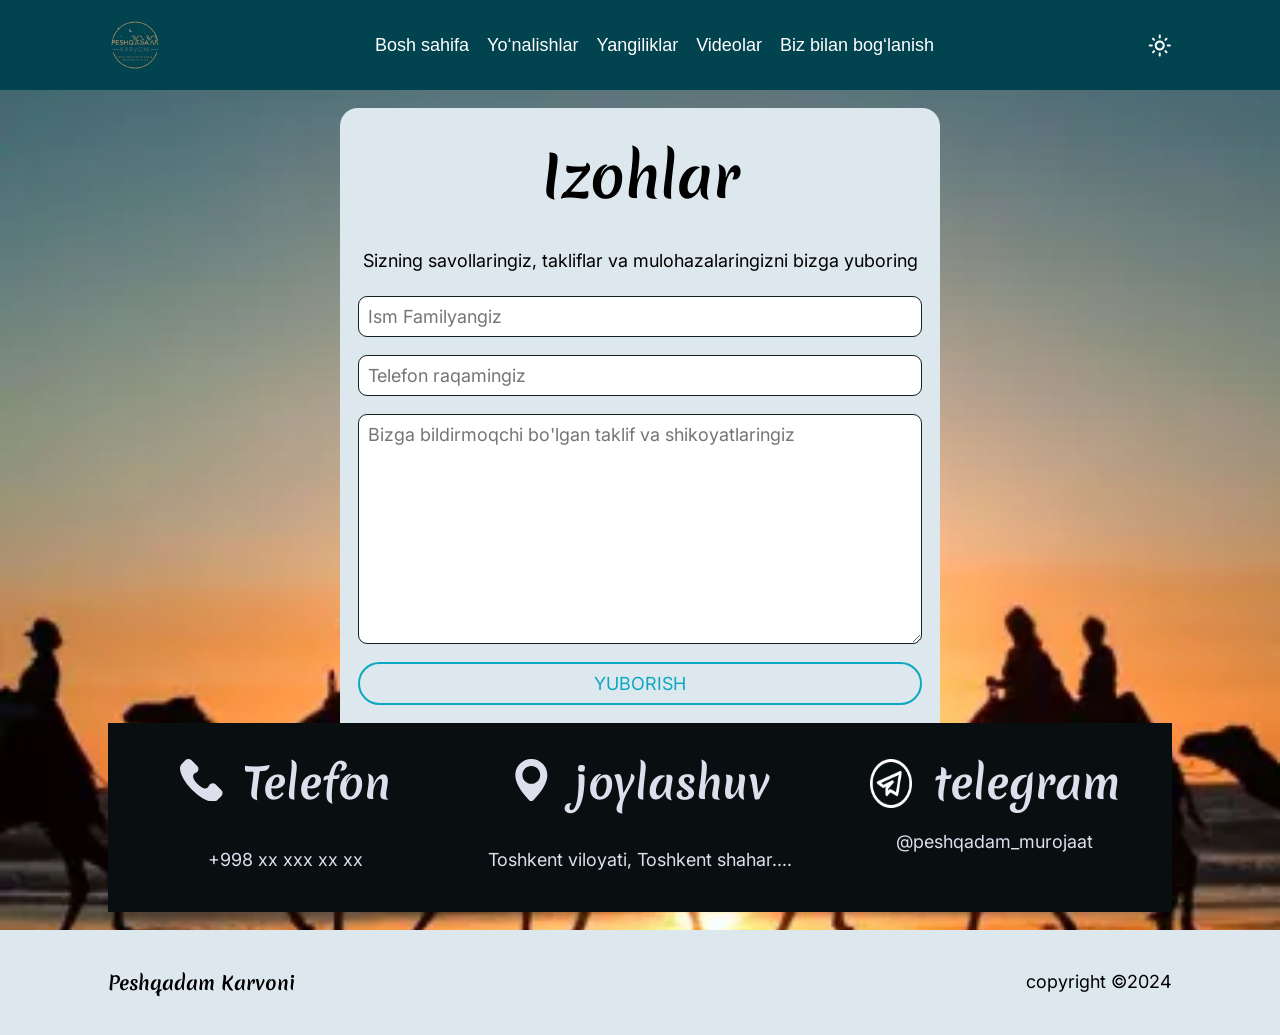
==== boglanish.html @ 743fb75b "add contact page" ====
<!DOCTYPE html>
<html lang="en">
  <head>
    <meta charset="UTF-8" />
    <meta name="viewport" content="width=device-width, initial-scale=1.0" />
    <title>Peshqadam karvoni</title>
    <link rel="stylesheet" href="style.css" />
  </head>
  <body>
    <nav class="nav">
      <div class="container">
        <div class="logo">
          <a href=""
            ><img
              src="./img/logo.png"
              alt="media yo‘nalishiPeshqadam Karvoni logo"
          /></a>
        </div>
        <div class="menu closed">
          <ul>
            <li><a href="index.html">Bosh sahifa</a></li>
            <li><a href="yonalishlar.html">Yo‘nalishlar</a></li>
            <li><a href="yangiliklar.html">Yangiliklar</a></li>
            <li><a href="videolar.html">Videolar</a></li>
            <li><a href="boglanish.html">Biz bilan bog‘lanish</a></li>
          </ul>
        </div>
        <div class="icons">
          <div id="mode">
            <svg
              class="text dark_icon"
              width="25"
              height="25"
              viewBox="0 0 25 25"
              fill="white"
              xmlns="http://www.w3.org/2000/svg"
            >
              <path
                d="M18.51 4.59L15.98 6.53L16.89 9.59L14.26 7.78L11.63 9.59L12.54 6.53L10.01 4.59L13.2 4.5L14.26 1.5L15.32 4.5L18.51 4.59ZM22.01 11.5L20.37 12.75L20.96 14.73L19.26 13.56L17.56 14.73L18.15 12.75L16.51 11.5L18.57 11.45L19.26 9.5L19.95 11.45L22.01 11.5ZM19.73 16.45C20.56 16.37 21.45 17.55 20.92 18.3C20.6 18.75 20.26 19.17 19.84 19.57C15.93 23.5 9.60002 23.5 5.70002 19.57C1.79002 15.67 1.79002 9.33 5.70002 5.43C6.10002 5.03 6.52002 4.67 6.97002 4.35C7.72002 3.82 8.90002 4.71 8.82002 5.54C8.55002 8.4 9.51002 11.37 11.71 13.56C12.7496 14.6052 14.0083 15.4066 15.3952 15.9064C16.7821 16.4062 18.2627 16.5918 19.73 16.45ZM18.09 18.47C15.1543 18.3012 12.381 17.0675 10.29 15C8.12002 12.81 6.96002 10 6.80002 7.18C3.99002 10.32 4.10002 15.14 7.11002 18.16C10.13 21.17 14.95 21.28 18.09 18.47Z"
              ></path>
            </svg>
            <svg
              class="text light_icon"
              width="25"
              height="25"
              viewBox="0 0 25 25"
              fill="white"
              xmlns="http://www.w3.org/2000/svg"
            >
              <path
                d="M12.76 9.5C14.41 9.5 15.76 10.85 15.76 12.5C15.76 14.15 14.41 15.5 12.76 15.5C11.11 15.5 9.76001 14.15 9.76001 12.5C9.76001 10.85 11.11 9.5 12.76 9.5ZM12.76 7.5C10 7.5 7.76001 9.74 7.76001 12.5C7.76001 15.26 10 17.5 12.76 17.5C15.52 17.5 17.76 15.26 17.76 12.5C17.76 9.74 15.52 7.5 12.76 7.5ZM2.76001 13.5H4.76001C5.31001 13.5 5.76001 13.05 5.76001 12.5C5.76001 11.95 5.31001 11.5 4.76001 11.5H2.76001C2.21001 11.5 1.76001 11.95 1.76001 12.5C1.76001 13.05 2.21001 13.5 2.76001 13.5ZM20.76 13.5H22.76C23.31 13.5 23.76 13.05 23.76 12.5C23.76 11.95 23.31 11.5 22.76 11.5H20.76C20.21 11.5 19.76 11.95 19.76 12.5C19.76 13.05 20.21 13.5 20.76 13.5ZM11.76 2.5V4.5C11.76 5.05 12.21 5.5 12.76 5.5C13.31 5.5 13.76 5.05 13.76 4.5V2.5C13.76 1.95 13.31 1.5 12.76 1.5C12.21 1.5 11.76 1.95 11.76 2.5ZM11.76 20.5V22.5C11.76 23.05 12.21 23.5 12.76 23.5C13.31 23.5 13.76 23.05 13.76 22.5V20.5C13.76 19.95 13.31 19.5 12.76 19.5C12.21 19.5 11.76 19.95 11.76 20.5ZM6.75001 5.08C6.6575 4.9873 6.54761 4.91375 6.42663 4.86357C6.30566 4.81339 6.17598 4.78756 6.04501 4.78756C5.91404 4.78756 5.78436 4.81339 5.66339 4.86357C5.54241 4.91375 5.43252 4.9873 5.34001 5.08C5.24731 5.17251 5.17376 5.2824 5.12358 5.40338C5.0734 5.52435 5.04757 5.65403 5.04757 5.785C5.04757 5.91597 5.0734 6.04565 5.12358 6.16662C5.17376 6.2876 5.24731 6.39749 5.34001 6.49L6.40001 7.55C6.79001 7.94 7.43001 7.94 7.81001 7.55C8.19001 7.16 8.20001 6.52 7.81001 6.14L6.75001 5.08ZM19.12 17.45C19.0275 17.3573 18.9176 17.2837 18.7966 17.2336C18.6757 17.1834 18.546 17.1576 18.415 17.1576C18.284 17.1576 18.1544 17.1834 18.0334 17.2336C17.9124 17.2837 17.8025 17.3573 17.71 17.45C17.6173 17.5425 17.5438 17.6524 17.4936 17.7734C17.4434 17.8944 17.4176 18.024 17.4176 18.155C17.4176 18.286 17.4434 18.4157 17.4936 18.5366C17.5438 18.6576 17.6173 18.7675 17.71 18.86L18.77 19.92C19.16 20.31 19.8 20.31 20.18 19.92C20.2727 19.8275 20.3463 19.7176 20.3964 19.5966C20.4466 19.4757 20.4725 19.346 20.4725 19.215C20.4725 19.084 20.4466 18.9543 20.3964 18.8334C20.3463 18.7124 20.2727 18.6025 20.18 18.51L19.12 17.45ZM20.18 6.49C20.2727 6.39749 20.3463 6.2876 20.3964 6.16662C20.4466 6.04565 20.4725 5.91597 20.4725 5.785C20.4725 5.65403 20.4466 5.52435 20.3964 5.40338C20.3463 5.2824 20.2727 5.17251 20.18 5.08C20.0875 4.9873 19.9776 4.91375 19.8566 4.86357C19.7357 4.81339 19.606 4.78756 19.475 4.78756C19.344 4.78756 19.2144 4.81339 19.0934 4.86357C18.9724 4.91375 18.8625 4.9873 18.77 5.08L17.71 6.14C17.32 6.53 17.32 7.17 17.71 7.55C18.1 7.93 18.74 7.94 19.12 7.55L20.18 6.49ZM7.81001 18.86C7.90271 18.7675 7.97626 18.6576 8.02644 18.5366C8.07662 18.4157 8.10245 18.286 8.10245 18.155C8.10245 18.024 8.07662 17.8944 8.02644 17.7734C7.97626 17.6524 7.90271 17.5425 7.81001 17.45C7.7175 17.3573 7.60761 17.2837 7.48663 17.2336C7.36566 17.1834 7.23598 17.1576 7.10501 17.1576C6.97404 17.1576 6.84436 17.1834 6.72339 17.2336C6.60241 17.2837 6.49252 17.3573 6.40001 17.45L5.34001 18.51C4.95001 18.9 4.95001 19.54 5.34001 19.92C5.73001 20.3 6.37001 20.31 6.75001 19.92L7.81001 18.86Z"
              ></path>
            </svg>
          </div>
          <div class="hamburger dn" id="hamburger">
            <div class="line"></div>
            <div class="line"></div>
            <div class="line"></div>
          </div>
        </div>
      </div>
    </nav>

    <section class="contact">
      <div class="container">
        <div class="img">
          <img src="./img/karvon.png" alt="karvon" />
        </div>
        <div class="content">
          <h2>Izohlar</h2>
          <p>
            Sizning savollaringiz, takliflar va mulohazalaringizni bizga
            yuboring
          </p>
          <form action="">
            <input type="text" placeholder="Ism Familyangiz" />
            <input type="tel" placeholder="Telefon raqamingiz" />
            <textarea
              name="message"
              id="message"
              cols="30"
              rows="10"
              placeholder="Bizga bildirmoqchi bo'lgan taklif va shikoyatlaringiz"
            ></textarea>
            <button class="btn">Yuborish</button>
          </form>
        </div>
        <div class="info">
          <div class="card">
            <h3>
              <svg
                class="u-svg-content"
                viewBox="0 0 513.64 513.64"
                x="0px"
                fill="currentColor"
                y="0px"
                style="width: 1em; height: 1em"
              >
                <g>
                  <g>
                    <path
                      d="M499.66,376.96l-71.68-71.68c-25.6-25.6-69.12-15.359-79.36,17.92c-7.68,23.041-33.28,35.841-56.32,30.72    c-51.2-12.8-120.32-79.36-133.12-133.12c-7.68-23.041,7.68-48.641,30.72-56.32c33.28-10.24,43.52-53.76,17.92-79.36l-71.68-71.68    c-20.48-17.92-51.2-17.92-69.12,0l-48.64,48.64c-48.64,51.2,5.12,186.88,125.44,307.2c120.32,120.32,256,176.641,307.2,125.44    l48.64-48.64C517.581,425.6,517.581,394.88,499.66,376.96z"
                    ></path>
                  </g>
                </g>
              </svg>
              Telefon
            </h3>
            <p>+998 xx xxx xx xx</p>
          </div>
          <div class="card">
            <h3>
              <svg
                class="u-svg-content"
                viewBox="0 0 24 24"
                fill="currentColor"
                style="width: 1em; height: 1em"
              >
                <path
                  d="m12 0c-4.962 0-9 4.066-9 9.065 0 7.103 8.154 14.437 8.501 14.745.143.127.321.19.499.19s.356-.063.499-.189c.347-.309 8.501-7.643 8.501-14.746 0-4.999-4.038-9.065-9-9.065zm0 14c-2.757 0-5-2.243-5-5s2.243-5 5-5 5 2.243 5 5-2.243 5-5 5z"
                ></path>
              </svg>

              joylashuv
            </h3>
            <p>Toshkent viloyati, Toshkent shahar....</p>
          </div>
          <div class="card">
            <div class="content">
              <h3>
                <img src="./img/telegram.png" alt="" />
                telegram
              </h3>
              <p>@peshqadam_murojaat</p>
            </div>
          </div>
        </div>
      </div>
    </section>

    <footer>
      <div class="container">
        <h6><a href="">Peshqadam Karvoni</a></h6>
        <p>copyright ©2024</p>
      </div>
    </footer>

    <script src="script.js"></script>
  </body>
</html>
---- style.css ----
@import url("https://fonts.googleapis.com/css2?family=Inter:wght@100..900&family=Merienda:wght@300..900&display=swap");
/*
*   Kevin Powell
*   https://youtu.be/cCAtD_BAHNw 
*/

*,
*::before,
*::after {
  box-sizing: border-box;
}

* {
  margin: 0;
  padding: 0;
  font: inherit; /* Get rid of all font sizes and heights */
}

html {
  color-scheme: dark light; /* Default dark */
  hanging-punctuation: first last; /* Not supported in Chrome */
  font-size: 18px;
}

body {
  min-height: 100vh;
}

/* Media responsive */
img,
picture,
svg,
video {
  display: block;
  max-width: 100%;
}

h1,
h2,
h3,
h4,
h5,
h6 {
  text-wrap: balance;
  font-family: "Merienda", cursive;
  font-weight: 700;
  line-height: 1.15;
  margin-block: 1rem;
}

body {
  font-family: "Inter";
  font-weight: 400;
}

h1 {
  font-size: 4.21rem;
}

h2 {
  font-size: 3.158rem;
}

h3 {
  font-size: 2.369rem;
}

h4 {
  font-size: 1.777rem;
}

h5 {
  font-size: 1.333rem;
}

h6 {
  font-size: 1.05rem;
}
time {
  font-style: italic;
  font-weight: 900;
}

small {
  font-size: 0.75rem;
  line-height: 1.75;
}

p {
  max-width: 75ch;
  text-wrap: pretty; /* Prevents orphans on lines */
  line-height: 1.8;
  margin-block: 1rem;
}

a {
  color: inherit;
  text-decoration: none;
}
a:hover {
  cursor: pointer;
}

@media (max-width: 768px) {
  h1 {
    font-size: 2.6rem;
  }
  h2 {
    font-size: 2.369rem;
  }
  h3 {
    font-size: 1.777rem;
  }
  h4 {
    font-size: 1.333rem;
  }
  h5 {
    font-size: 1rem;
  }
  h6 {
    font-size: 0.75rem;
  }
  p {
    max-width: 50ch;
  }
  small {
    font-size: 0.75rem;
  }
}

@media (prefers-reduced-motion: no-preference) {
  :has(:target) {
    scroll-behavior: smooth;
    scroll-padding-top: 3rem;
  }
}

:root {
  --text-50: #eff6f6;
  --text-100: #dfecec;
  --text-200: #bfd9d9;
  --text-300: #9fc6c6;
  --text-400: #7eb4b4;
  --text-500: #5ea1a1;
  --text-600: #4b8181;
  --text-700: #396060;
  --text-800: #264040;
  --text-900: #132020;
  --text-950: #091010;

  --background-50: #eef4f6;
  --background-100: #dde8ee;
  --background-200: #bbd2dd;
  --background-300: #99bbcc;
  --background-400: #77a4bb;
  --background-500: #558eaa;
  --background-600: #447188;
  --background-700: #335566;
  --background-800: #223944;
  --background-900: #111c22;
  --background-950: #090e11;

  --primary-50: #e7fafd;
  --primary-100: #cff6fc;
  --primary-200: #9fedf9;
  --primary-300: #6fe4f6;
  --primary-400: #3fdbf3;
  --primary-500: #0fd2f0;
  --primary-600: #0ca8c0;
  --primary-700: #097e90;
  --primary-800: #065460;
  --primary-900: #032a30;
  --primary-950: #021518;

  --secondary-50: #eef6f6;
  --secondary-100: #ddeeed;
  --secondary-200: #bbdddb;
  --secondary-300: #99ccc8;
  --secondary-400: #77bbb6;
  --secondary-500: #55aaa4;
  --secondary-600: #448883;
  --secondary-700: #336662;
  --secondary-800: #224442;
  --secondary-900: #112221;
  --secondary-950: #091110;

  --accent-50: #efeff6;
  --accent-100: #dedfed;
  --accent-200: #bdbfdb;
  --accent-300: #9c9fc9;
  --accent-400: #7b7fb7;
  --accent-500: #5b5fa4;
  --accent-600: #484c84;
  --accent-700: #363963;
  --accent-800: #242642;
  --accent-900: #121321;
  --accent-950: #090a10;
}

html[data-theme="dark"] {
  --text-50: #091010;
  --text-100: #122121;
  --text-200: #254141;
  --text-300: #376262;
  --text-400: #498383;
  --text-500: #5ca3a3;
  --text-600: #7cb6b6;
  --text-700: #9dc8c8;
  --text-800: #bedada;
  --text-900: #deeded;
  --text-950: #eff6f6;

  --background-50: #080f12;
  --background-100: #0f1f24;
  --background-200: #1f3d47;
  --background-300: #2e5c6b;
  --background-400: #3d7a8f;
  --background-500: #4d99b3;
  --background-600: #70adc2;
  --background-700: #94c2d1;
  --background-800: #b8d6e0;
  --background-900: #dbebf0;
  --background-950: #edf5f7;

  --primary-50: #05434c;
  --primary-100: #032a30;
  --primary-200: #065460;
  --primary-300: #097e90;
  --primary-400: #0ca8c0;
  --primary-500: #0fd2f0;
  --primary-600: #3fdbf3;
  --primary-700: #6fe4f6;
  --primary-800: #9fedf9;
  --primary-900: #cff6fc;
  --primary-950: #e7fafd;

  --secondary-50: #091110;
  --secondary-100: #112221;
  --secondary-200: #224442;
  --secondary-300: #336662;
  --secondary-400: #448883;
  --secondary-500: #55aaa4;
  --secondary-600: #77bbb6;
  --secondary-700: #99ccc8;
  --secondary-800: #bbdddb;
  --secondary-900: #ddeeed;
  --secondary-950: #eef6f6;

  --accent-50: #090a10;
  --accent-100: #121321;
  --accent-200: #242642;
  --accent-300: #363963;
  --accent-400: #484c84;
  --accent-500: #5b5fa4;
  --accent-600: #7b7fb7;
  --accent-700: #9c9fc9;
  --accent-800: #bdbfdb;
  --accent-900: #dedfed;
  --accent-950: #efeff6;
}

.container {
  max-width: 1100px;
  margin-inline: auto;
  padding: 1rem;
}

section .container {
  justify-content: center;
}

.icon {
  width: 2em;
  height: 2em;
  margin: auto;
}

.buttom {
  display: flex;
  align-items: center;
  justify-content: space-between;
  gap: 1rem;
  flex-wrap: wrap;
}
/* Navigation */

nav.nav {
  background-color: #01434f;
  font-family: "Roboto", sans-serif;
  position: sticky;
  top: 0;
  z-index: 1000;
}
nav.nav a {
  color: #fff;
  text-decoration: none;
}
.nav .container {
  display: flex;
  justify-content: space-between;
  align-items: center;
}
.nav .logo {
  width: 3rem;
}
.nav .menu ul {
  display: flex;
  gap: 1rem;
  list-style: none;
  flex-wrap: wrap;
}
.nav .icons {
  display: flex;
  gap: 1rem;
  align-items: center;
  justify-content: center;
}
.nav #mode {
  display: flex;
  cursor: pointer;
}
.dn {
  display: none !important;
}
.nav .hamburger {
  height: 1rem;
  aspect-ratio: 3 / 2;
  display: grid;
  align-content: space-between;
}
.nav .hamburger > .line {
  background-color: #fff;
  height: 0.1rem;
  width: 100%;
}

/* header */

header {
  background-color: var(--accent-500);
  position: relative;
  padding-block: 10rem;
  isolation: isolate;
  color: white;
  word-wrap: break-word;
}
header::after {
  content: "";
  position: absolute;
  inset: 0;
  background-color: rgba(0, 0, 0, 0.5);
  z-index: -1;
}
header .container {
  display: flex;
  display: grid;
  align-items: center;
  align-content: center;
}
header .content h1 {
  text-transform: uppercase;
}

header .img {
  position: absolute;
  object-fit: cover;
  inset: 0;
  z-index: -1;
}

/* About */
section.title {
  background-color: var(--background-300);
  padding: 3rem 0;
}
.title.light {
  background-color: var(--background-500);
}
.title .container {
  gap: 1rem;
}
.title .container > .content {
  text-align: center;
  display: grid;
  place-items: center;
}
.title .cards {
  display: flex;
  flex-wrap: wrap;
  gap: 0.5rem;
  justify-content: center;
}
.title .card {
  background-color: var(--background-100);
  padding: 1rem;
  border-radius: 0.5rem;
  flex-basis: 340px;
  display: grid;
  gap: 1rem;
}
.title .img {
  aspect-ratio: 1 / 1;
  width: 100%;
  color: #000;
  background-color: #fff;
  object-fit: cover;
}
.img img {
  width: 100%;
  height: 100%;
  object-fit: cover;
  object-position: center;
}
.small {
  font-weight: 900;
  text-transform: uppercase;
  display: block;
}
.btn {
  background-color: transparent;
  border: 2px solid var(--primary-600);
  color: var(--primary-600);
  padding: 0.5rem 1.5rem;
  border-radius: 10rem;
  text-transform: uppercase;
  text-decoration: none;
  display: inline-block;
}
.btn:hover,
.btn:focus,
.btn:active,
.btn:focus-visible {
  background-color: var(--primary-600);
  color: #fff;
}
.btn.primary {
  background-color: var(--accent-500);
  border-color: transparent;
  color: currentColor;
}
.btn.white {
  color: #fff;
  border-color: #fff;
  padding: 1rem 2rem;
  border-radius: 1rem;
}
/* Appliaction */
section.application {
  padding-block: 5rem;
}
section.application .container {
  display: flex;
  gap: 1rem;
  flex-wrap: wrap;
}
section.application .img {
  width: 30%;
}
section.application .content {
  flex: 1;
  width: 100%;
}
/* Quote */
.quote {
  background-color: var(--background-200);
  padding: 3rem 0;
}
.quote .container {
  display: grid;
  grid-template-columns: repeat(auto-fit, minmax(400px, 1fr));
  gap: 1rem;
}
.quote .content {
  display: grid;
  place-content: center;
  text-align: center;
  gap: 1rem;
}
.quote h2 {
  font-size: 4rem;
}
.quote .img {
  aspect-ratio: 1;
  width: 100%;
  color: #000;
  background-color: #fff;
  border-radius: 50%;
  overflow: hidden;
}
/* News */
section.news {
  background: linear-gradient(
    var(--background-300) 33%,
    var(--background-500) 33% 66%,
    var(--background-300) 66%
  ) !important;
}
section.news .img {
  aspect-ratio: 3/2;
}
/* Show more */
section.show {
  background-color: var(--background-400);
  padding: 3rem 0;
  position: relative;
}
.show .images {
  display: flex;
  flex-wrap: wrap;
  gap: 1rem;
}
.show img {
  flex-basis: 400px;
  flex-grow: 1;
  color: #000;
  height: 300px;
  background-color: #fff;
  object-fit: cover;
  overflow: hidden;
}
.show .content {
  position: absolute;
  top: 50%;
  left: 50%;
  transform: translate(-50%, -50%);
  padding: 1rem;
  margin: auto;
  display: grid;
  place-content: center;
  text-align: center;
  background-color: rgba(var(--background-50), 0.6);
  border: 0.5px solid var(--text-950);
  text-shadow: 0 0 1rem var(--text-100);
  backdrop-filter: blur(5px);
  border-radius: 1rem;
}
/* Partners */
.partners {
  background-color: var(--background-50) !important;
}
.partners .logos {
  display: flex;
  flex-wrap: wrap;
  justify-content: space-evenly;
  width: 100%;
  align-items: center;
  justify-items: center;
}
.partners img {
  width: 100px;
  height: 100px;
  object-fit: contain;
  object-position: center center;
}
/* Maps */
#map {
  width: 100%;
  height: 400px;
}
/* Contact */
section.contact {
  position: relative;
  isolation: isolate;
}
.contact .img {
  position: absolute;
  inset: 0;
  z-index: -1;
}
.contact img {
  object-position: center 65%;
}
.contact .container > .content {
  display: grid;
  background-color: var(--background-100);
  padding: 1rem;
  width: 100%;
  max-width: 600px;
  margin: auto;
  text-align: center;
  border-radius: 1rem;
  border-bottom-left-radius: 0;
  border-bottom-right-radius: 0;
}
.contact form {
  display: grid;
  gap: 1rem;
}
.contact button {
  align-self: start;
}
.contact input,
.contact textarea {
  padding: 0.5rem;
  border: 1px solid var(--text-900);
  border-radius: 0.5rem;
}
.contact .info {
  width: 100%;
  background-color: var(--background-950);
  z-index: 10;
  display: flex;
  flex-wrap: wrap;
}
.contact .info .card {
  flex: 1 1 300px;
  padding: 1rem;
  color: var(--accent-100);
  display: grid;
  justify-content: center;
  justify-items: center;
  text-align: center;
}
.contact .card h3 {
  display: flex;
  gap: 0.5em;
}
.contact .card svg {
  width: 1em;
  color: currentColor;
}
.contact .card img {
  width: 1em;
  color: currentColor;
}
html[data-theme="dark"] .contact .card img {
  filter: invert(1);
}

/* profile */
.title.people {
  background-color: var(--background-50);
}
.people .card {
  width: 340px;
}
.people .img {
  border-radius: 50%;
  overflow: hidden;
  margin-top: 1em;
  width: 150px;
}
.card.profile {
  background-color: var(--accent-100);
  display: flex;
  align-items: start;
}

/* Videos */
.videos {
  background-color: var(--background-500) !important;
}
.videos .card {
  aspect-ratio: 16/9;
  position: relative;
  overflow: hidden;
  isolation: isolate;
  display: grid;
  place-items: center;
  color: var(--text-500);
}
.videos .card::before {
  content: "";
  position: absolute;
  inset: 0;
  background-color: rgba(255, 255, 255, 0.5);
  z-index: 1;
  background-image: url(./img/play-solid.svg);
  filter: invert(1);
  background-size: 30% 30%;
  background-repeat: no-repeat;
  background-position: center;
  opacity: 0;
  transition: all 0.5s;
}
.videos .card:hover::before {
  opacity: 1;
}
.videos .img::after {
  content: "";
  position: absolute;
  inset: 0;
  background-color: #00000076;
  z-index: 1;
}
.videos .img {
  aspect-ratio: 16/9;
  position: absolute;
  inset: 0;
  z-index: -1;
}
.video iframe {
  display: block;
  width: 100%;
  aspect-ratio: 16/9;
  margin-top: 10px;
}

/* Tabs */
.tabs {
  display: flex;
  width: 100%;
  gap: 1rem;
  flex-wrap: wrap;
}
.tab {
  flex-grow: 1;
  background-color: var(--accent-500);
  width: fit-content;
  padding: 0.5rem 1rem;
  border-radius: 1rem;
  border: none;
}
.tab.active {
  background-color: var(--accent-300);
  color: #fff;
}
#contents > section {
  background: transparent !important;
}
.news {
  display: grid;
  place-items: center;
  gap: 1rem;
}
.statistics {
  display: grid;
  align-items: center;
  text-align: center;
}
.statistics > .content {
  margin: auto;
}
#statistika .card {
  max-width: 225px;
}
.new .container {
  width: 75ch;
}
.new img {
  width: 100%;
}
footer {
  background-color: var(--background-100);
}
footer .container {
  display: flex;
  align-items: center;
  justify-content: space-between;
}
@media (max-width: 768px) {
  .dn {
    display: grid !important;
  }
  .nav .menu {
    position: absolute;
    top: 100px;
    right: 1rem;
    background-color: var(--background-300);
    padding: 1rem;
    border-radius: 1rem;
    transition: all 0.5s;
  }
  .nav .menu ul {
    display: grid;
    gap: 1rem;
  }
  .nav .menu.closed {
    opacity: 0;
    visibility: hidden;
  }
}
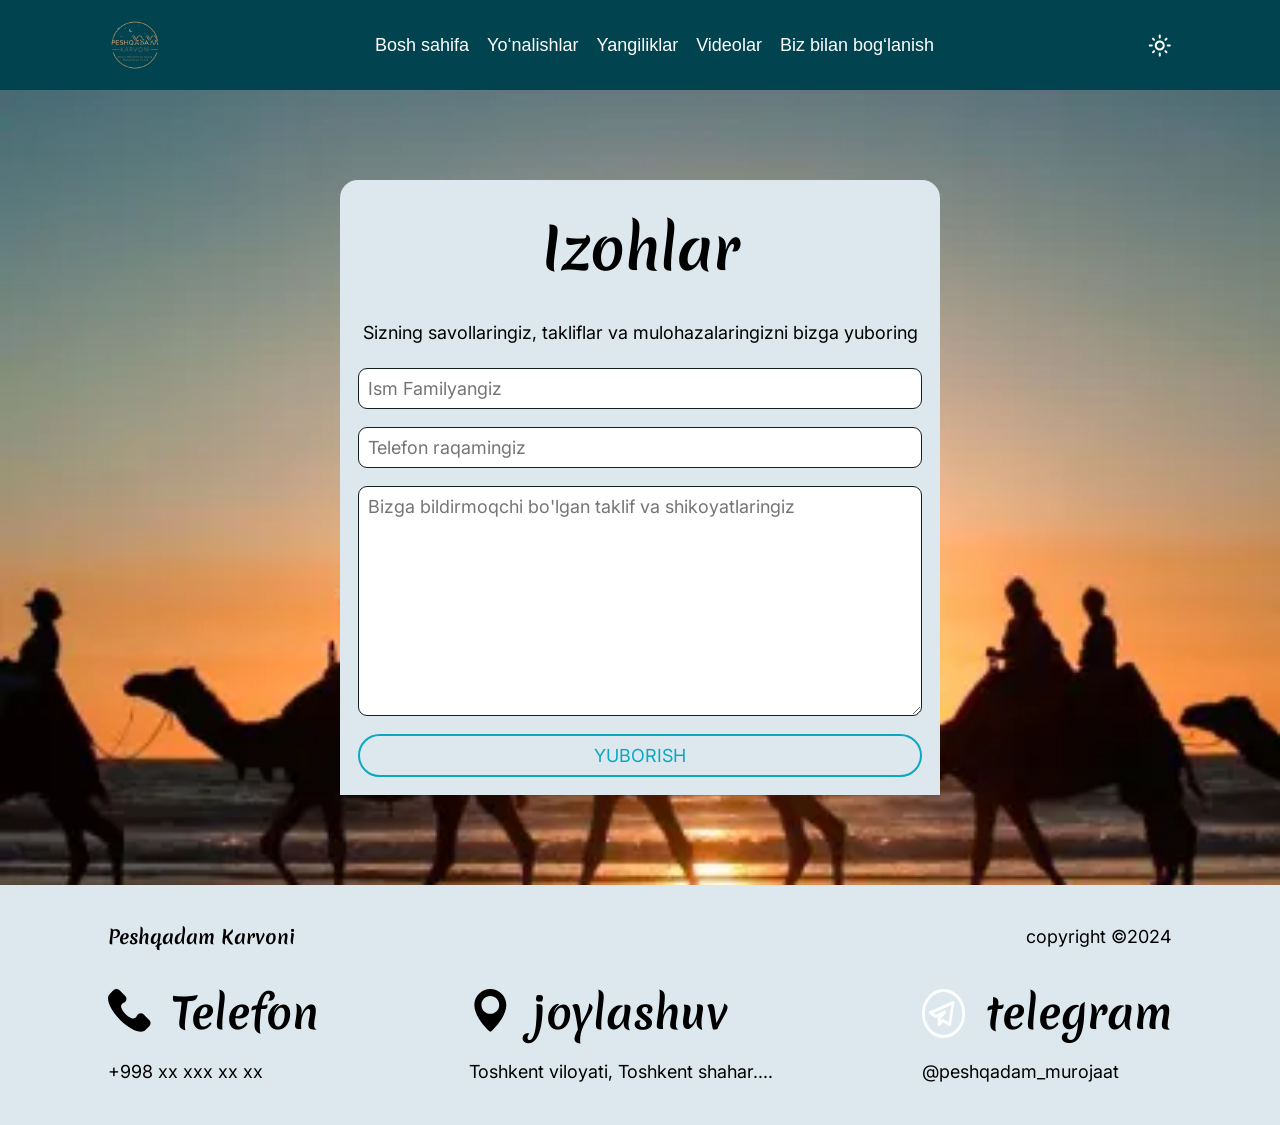
==== commit b23b6c22: "changed footer and contact section" ====
--- a/boglanish.html
+++ b/boglanish.html
@@ -85,6 +85,15 @@
             <button class="btn">Yuborish</button>
           </form>
         </div>
+      </div>
+    </section>
+
+    <footer>
+      <div class="container">
+        <div class="content">
+          <h6><a href="">Peshqadam Karvoni</a></h6>
+          <p>copyright ©2024</p>
+        </div>
         <div class="info">
           <div class="card">
             <h3>
@@ -136,13 +145,6 @@
           </div>
         </div>
       </div>
-    </section>
-
-    <footer>
-      <div class="container">
-        <h6><a href="">Peshqadam Karvoni</a></h6>
-        <p>copyright ©2024</p>
-      </div>
     </footer>
 
     <script src="script.js"></script>
--- a/style.css
+++ b/style.css
@@ -560,6 +560,7 @@
 /* Contact */
 section.contact {
   position: relative;
+  padding: 4rem;
   isolation: isolate;
 }
 .contact .img {
@@ -594,34 +595,6 @@
   padding: 0.5rem;
   border: 1px solid var(--text-900);
   border-radius: 0.5rem;
-}
-.contact .info {
-  width: 100%;
-  background-color: var(--background-950);
-  z-index: 10;
-  display: flex;
-  flex-wrap: wrap;
-}
-.contact .info .card {
-  flex: 1 1 300px;
-  padding: 1rem;
-  color: var(--accent-100);
-  display: grid;
-  justify-content: center;
-  justify-items: center;
-  text-align: center;
-}
-.contact .card h3 {
-  display: flex;
-  gap: 0.5em;
-}
-.contact .card svg {
-  width: 1em;
-  color: currentColor;
-}
-.contact .card img {
-  width: 1em;
-  color: currentColor;
 }
 html[data-theme="dark"] .contact .card img {
   filter: invert(1);
@@ -744,9 +717,28 @@
   background-color: var(--background-100);
 }
 footer .container {
-  display: flex;
+  display: grid;
+}
+footer .container > .content {
+  display: flex;
+  justify-content: space-between;
   align-items: center;
+}
+footer .info {
+  display: flex;
   justify-content: space-between;
+}
+footer .card h3 {
+  display: flex;
+  gap: 0.5em;
+}
+footer .card svg {
+  width: 1em;
+  color: currentColor;
+}
+footer .card img {
+  width: 1em;
+  color: currentColor;
 }
 @media (max-width: 768px) {
   .dn {
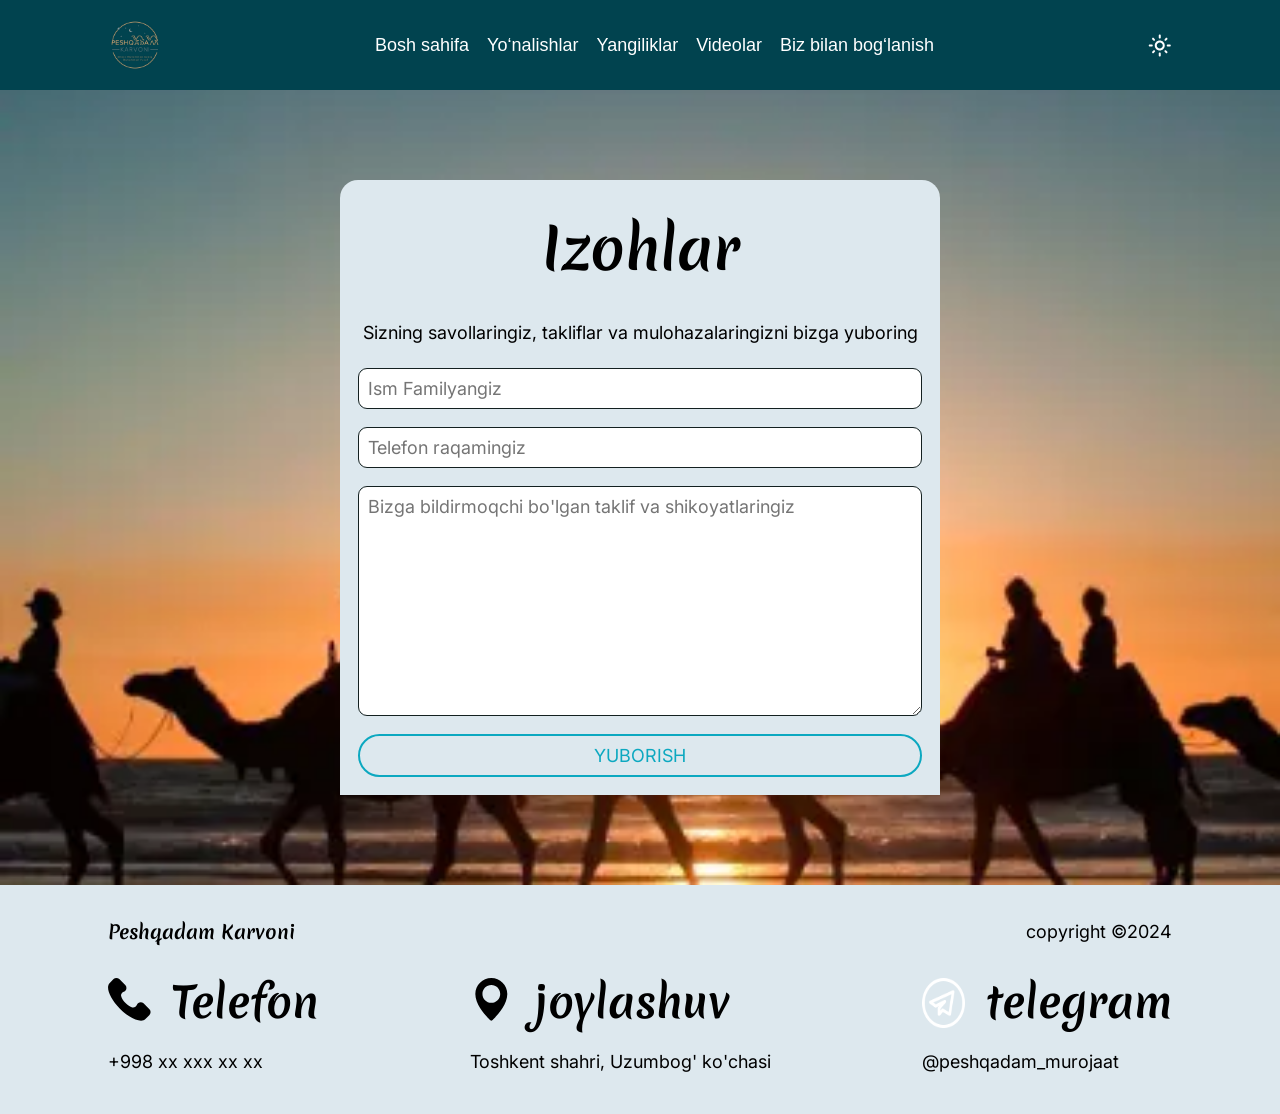
==== commit 9d027217: "responsive errors fixed" ====
--- a/boglanish.html
+++ b/boglanish.html
@@ -117,7 +117,7 @@
             </h3>
             <p>+998 xx xxx xx xx</p>
           </div>
-          <div class="card">
+          <a href="https://maps.app.goo.gl/2kyYhJ3K8GYkBJ2p6" class="card">
             <h3>
               <svg
                 class="u-svg-content"
@@ -132,8 +132,8 @@
 
               joylashuv
             </h3>
-            <p>Toshkent viloyati, Toshkent shahar....</p>
-          </div>
+            <p>Toshkent shahri, Uzumbog' ko'chasi</p>
+          </a>
           <div class="card">
             <div class="content">
               <h3>
--- a/style.css
+++ b/style.css
@@ -560,7 +560,7 @@
 /* Contact */
 section.contact {
   position: relative;
-  padding: 4rem;
+  padding-block: 4rem;
   isolation: isolate;
 }
 .contact .img {
@@ -605,7 +605,8 @@
   background-color: var(--background-50);
 }
 .people .card {
-  width: 340px;
+  max-width: 340px;
+  flex-wrap: wrap;
 }
 .people .img {
   border-radius: 50%;
@@ -668,7 +669,6 @@
   aspect-ratio: 16/9;
   margin-top: 10px;
 }
-
 /* Tabs */
 .tabs {
   display: flex;
@@ -708,7 +708,7 @@
   max-width: 225px;
 }
 .new .container {
-  width: 75ch;
+  max-width: 75ch;
 }
 .new img {
   width: 100%;
@@ -724,8 +724,13 @@
   justify-content: space-between;
   align-items: center;
 }
+footer .container > .content p {
+  text-align: right;
+  line-height: 1;
+}
 footer .info {
   display: flex;
+  flex-wrap: wrap;
   justify-content: space-between;
 }
 footer .card h3 {
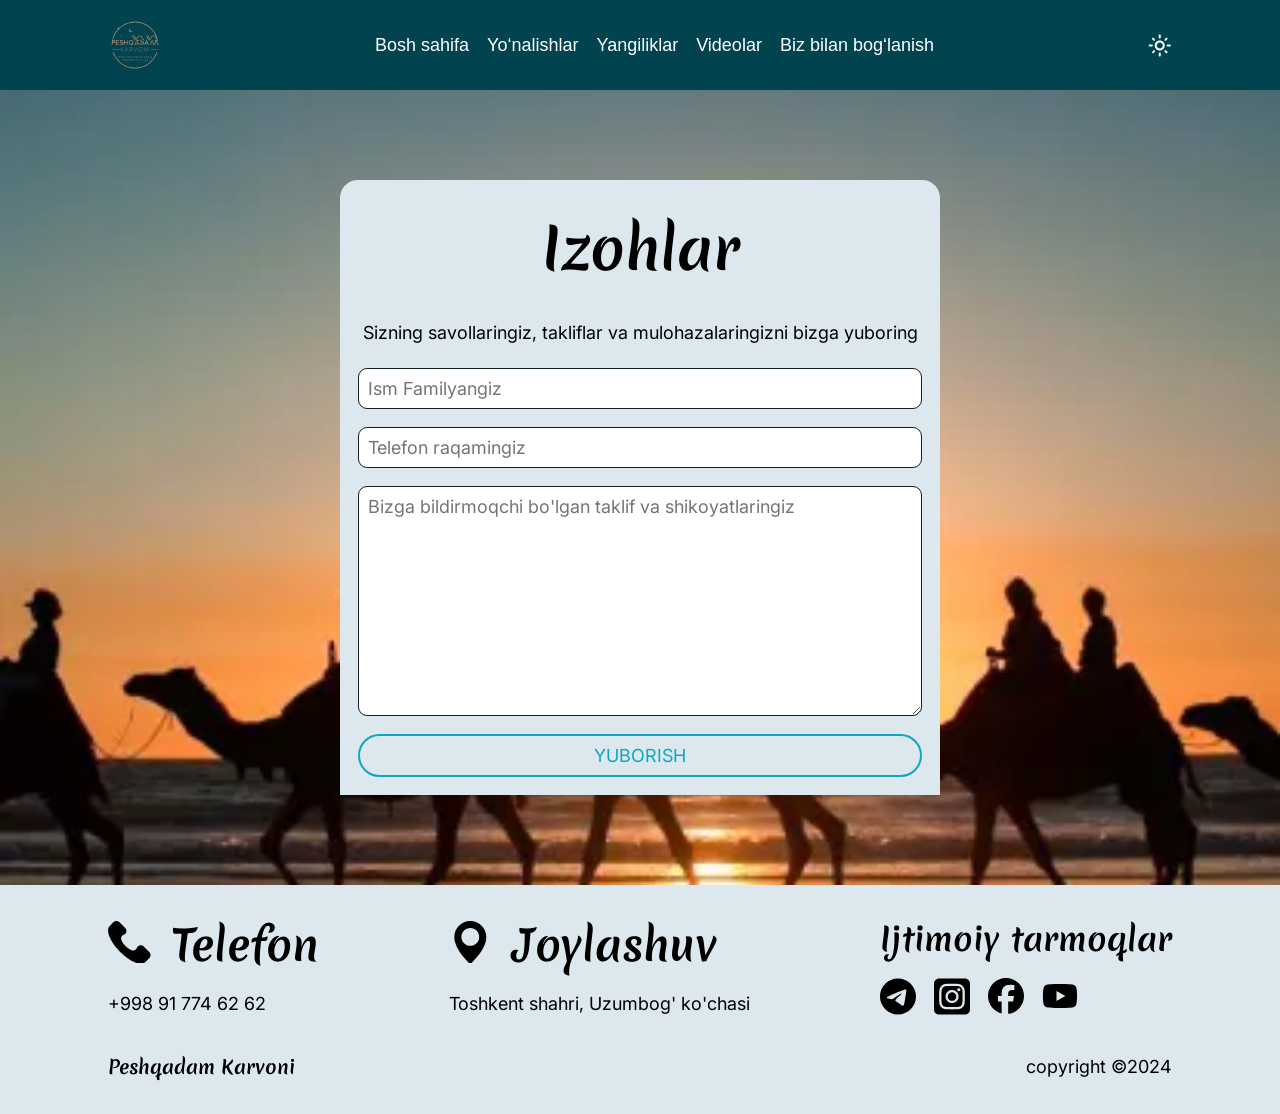
==== commit e06bb695: "footer and some css" ====
--- a/boglanish.html
+++ b/boglanish.html
@@ -90,12 +90,8 @@
 
     <footer>
       <div class="container">
-        <div class="content">
-          <h6><a href="">Peshqadam Karvoni</a></h6>
-          <p>copyright ©2024</p>
-        </div>
         <div class="info">
-          <div class="card">
+          <a href="tel:+998917746262" class="card title">
             <h3>
               <svg
                 class="u-svg-content"
@@ -115,8 +111,8 @@
               </svg>
               Telefon
             </h3>
-            <p>+998 xx xxx xx xx</p>
-          </div>
+            <p>+998 91 774 62 62</p>
+          </a>
           <a href="https://maps.app.goo.gl/2kyYhJ3K8GYkBJ2p6" class="card">
             <h3>
               <svg
@@ -136,13 +132,62 @@
           </a>
           <div class="card">
             <div class="content">
-              <h3>
-                <img src="./img/telegram.png" alt="" />
-                telegram
-              </h3>
-              <p>@peshqadam_murojaat</p>
+              <h4>Ijtimoiy tarmoqlar</h4>
+              <div class="socials">
+                <a href="https://t.me/peshqadam_murojaat"
+                  ><svg
+                    fill="currentColor"
+                    xmlns="http://www.w3.org/2000/svg"
+                    viewBox="0 0 496 512"
+                  >
+                    <path
+                      d="M248 8C111 8 0 119 0 256S111 504 248 504 496 393 496 256 385 8 248 8zM363 176.7c-3.7 39.2-19.9 134.4-28.1 178.3-3.5 18.6-10.3 24.8-16.9 25.4-14.4 1.3-25.3-9.5-39.3-18.7-21.8-14.3-34.2-23.2-55.3-37.2-24.5-16.1-8.6-25 5.3-39.5 3.7-3.8 67.1-61.5 68.3-66.7 .2-.7 .3-3.1-1.2-4.4s-3.6-.8-5.1-.5q-3.3 .7-104.6 69.1-14.8 10.2-26.9 9.9c-8.9-.2-25.9-5-38.6-9.1-15.5-5-27.9-7.7-26.8-16.3q.8-6.7 18.5-13.7 108.4-47.2 144.6-62.3c68.9-28.6 83.2-33.6 92.5-33.8 2.1 0 6.6 .5 9.6 2.9a10.5 10.5 0 0 1 3.5 6.7A43.8 43.8 0 0 1 363 176.7z"
+                    />
+                  </svg>
+                </a>
+                <a
+                  href="https://www.facebook.com/PeshqadamKarvoni?mibextid=ZbWKwL"
+                  ><svg
+                    fill="currentColor"
+                    xmlns="http://www.w3.org/2000/svg"
+                    viewBox="0 0 448 512"
+                  >
+                    <path
+                      d="M194.4 211.7a53.3 53.3 0 1 0 59.3 88.7 53.3 53.3 0 1 0 -59.3-88.7zm142.3-68.4c-5.2-5.2-11.5-9.3-18.4-12c-18.1-7.1-57.6-6.8-83.1-6.5c-4.1 0-7.9 .1-11.2 .1c-3.3 0-7.2 0-11.4-.1c-25.5-.3-64.8-.7-82.9 6.5c-6.9 2.7-13.1 6.8-18.4 12s-9.3 11.5-12 18.4c-7.1 18.1-6.7 57.7-6.5 83.2c0 4.1 .1 7.9 .1 11.1s0 7-.1 11.1c-.2 25.5-.6 65.1 6.5 83.2c2.7 6.9 6.8 13.1 12 18.4s11.5 9.3 18.4 12c18.1 7.1 57.6 6.8 83.1 6.5c4.1 0 7.9-.1 11.2-.1c3.3 0 7.2 0 11.4 .1c25.5 .3 64.8 .7 82.9-6.5c6.9-2.7 13.1-6.8 18.4-12s9.3-11.5 12-18.4c7.2-18 6.8-57.4 6.5-83c0-4.2-.1-8.1-.1-11.4s0-7.1 .1-11.4c.3-25.5 .7-64.9-6.5-83l0 0c-2.7-6.9-6.8-13.1-12-18.4zm-67.1 44.5A82 82 0 1 1 178.4 324.2a82 82 0 1 1 91.1-136.4zm29.2-1.3c-3.1-2.1-5.6-5.1-7.1-8.6s-1.8-7.3-1.1-11.1s2.6-7.1 5.2-9.8s6.1-4.5 9.8-5.2s7.6-.4 11.1 1.1s6.5 3.9 8.6 7s3.2 6.8 3.2 10.6c0 2.5-.5 5-1.4 7.3s-2.4 4.4-4.1 6.2s-3.9 3.2-6.2 4.2s-4.8 1.5-7.3 1.5l0 0c-3.8 0-7.5-1.1-10.6-3.2zM448 96c0-35.3-28.7-64-64-64H64C28.7 32 0 60.7 0 96V416c0 35.3 28.7 64 64 64H384c35.3 0 64-28.7 64-64V96zM357 389c-18.7 18.7-41.4 24.6-67 25.9c-26.4 1.5-105.6 1.5-132 0c-25.6-1.3-48.3-7.2-67-25.9s-24.6-41.4-25.8-67c-1.5-26.4-1.5-105.6 0-132c1.3-25.6 7.1-48.3 25.8-67s41.5-24.6 67-25.8c26.4-1.5 105.6-1.5 132 0c25.6 1.3 48.3 7.1 67 25.8s24.6 41.4 25.8 67c1.5 26.3 1.5 105.4 0 131.9c-1.3 25.6-7.1 48.3-25.8 67z"
+                    />
+                  </svg>
+                </a>
+                <a
+                  href="https://instagram.com/peshqadam_karvoni?igshid=ZDdkNTZiNTM="
+                >
+                  <svg
+                    fill="currentColor"
+                    xmlns="http://www.w3.org/2000/svg"
+                    viewBox="0 0 512 512"
+                  >
+                    <path
+                      d="M512 256C512 114.6 397.4 0 256 0S0 114.6 0 256C0 376 82.7 476.8 194.2 504.5V334.2H141.4V256h52.8V222.3c0-87.1 39.4-127.5 125-127.5c16.2 0 44.2 3.2 55.7 6.4V172c-6-.6-16.5-1-29.6-1c-42 0-58.2 15.9-58.2 57.2V256h83.6l-14.4 78.2H287V510.1C413.8 494.8 512 386.9 512 256h0z"
+                    />
+                  </svg>
+                </a>
+                <a href="https://youtube.com/@peshqadamkarvoni">
+                  <svg
+                    fill="currentColor"
+                    xmlns="http://www.w3.org/2000/svg"
+                    viewBox="0 0 576 512"
+                  >
+                    <path
+                      d="M549.7 124.1c-6.3-23.7-24.8-42.3-48.3-48.6C458.8 64 288 64 288 64S117.2 64 74.6 75.5c-23.5 6.3-42 24.9-48.3 48.6-11.4 42.9-11.4 132.3-11.4 132.3s0 89.4 11.4 132.3c6.3 23.7 24.8 41.5 48.3 47.8C117.2 448 288 448 288 448s170.8 0 213.4-11.5c23.5-6.3 42-24.2 48.3-47.8 11.4-42.9 11.4-132.3 11.4-132.3s0-89.4-11.4-132.3zm-317.5 213.5V175.2l142.7 81.2-142.7 81.2z"
+                    />
+                  </svg>
+                </a>
+              </div>
             </div>
           </div>
+        </div>
+        <div class="content">
+          <h6><a href="">Peshqadam Karvoni</a></h6>
+          <p>copyright ©2024</p>
         </div>
       </div>
     </footer>
--- a/style.css
+++ b/style.css
@@ -384,6 +384,9 @@
   display: grid;
   place-items: center;
 }
+.content :where(h1, h2, h3, h4, h5, h6) {
+  word-break: break-word;
+}
 .title .cards {
   display: flex;
   flex-wrap: wrap;
@@ -395,7 +398,6 @@
   padding: 1rem;
   border-radius: 0.5rem;
   flex-basis: 340px;
-  display: grid;
   gap: 1rem;
 }
 .title .img {
@@ -415,6 +417,7 @@
   font-weight: 900;
   text-transform: uppercase;
   display: block;
+  word-break: break-word;
 }
 .btn {
   background-color: transparent;
@@ -449,16 +452,13 @@
   padding-block: 5rem;
 }
 section.application .container {
-  display: flex;
-  gap: 1rem;
-  flex-wrap: wrap;
+  display: grid;
+  gap: 1rem;
+  grid-template-columns: repeat(auto-fit, minmax(200px, 1fr));
 }
 section.application .img {
-  width: 30%;
 }
 section.application .content {
-  flex: 1;
-  width: 100%;
 }
 /* Quote */
 .quote {
@@ -612,12 +612,11 @@
   border-radius: 50%;
   overflow: hidden;
   margin-top: 1em;
-  width: 150px;
 }
 .card.profile {
   background-color: var(--accent-100);
-  display: flex;
-  align-items: start;
+  display: grid;
+  grid-template-columns: 70px 1fr;
 }
 
 /* Videos */
@@ -631,7 +630,7 @@
   isolation: isolate;
   display: grid;
   place-items: center;
-  color: var(--text-500);
+  color: #8ae8e8;
 }
 .videos .card::before {
   content: "";
@@ -736,6 +735,7 @@
 footer .card h3 {
   display: flex;
   gap: 0.5em;
+  text-transform: capitalize;
 }
 footer .card svg {
   width: 1em;
@@ -743,6 +743,16 @@
 }
 footer .card img {
   width: 1em;
+  color: currentColor;
+}
+.socials {
+  display: flex;
+  flex-wrap: wrap;
+  gap: 1rem;
+  align-items: center;
+}
+.socials svg {
+  width: 2em !important;
   color: currentColor;
 }
 @media (max-width: 768px) {
@@ -766,4 +776,8 @@
     opacity: 0;
     visibility: hidden;
   }
-}
+  .card.profile {
+    grid-template-columns: 1fr;
+    max-width: 100%;
+  }
+}
